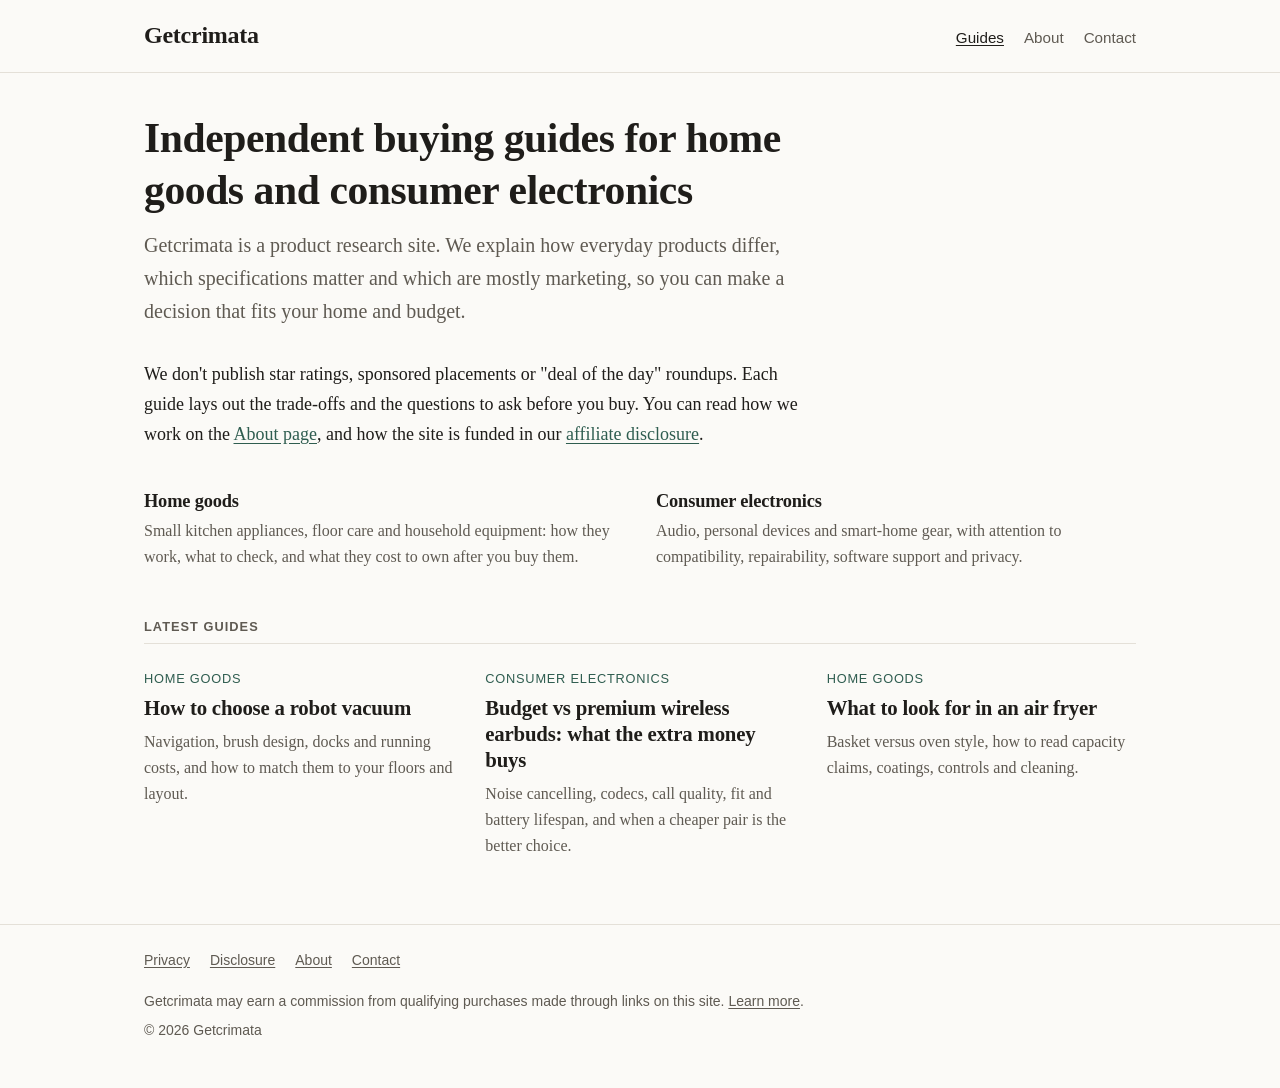
==== index.html @ edd25e74 "initial commit" ====
<!DOCTYPE html>
<html lang="en">
<head>
  <meta charset="utf-8">
  <meta name="viewport" content="width=device-width, initial-scale=1">
  <title>Getcrimata — Independent research on home goods and consumer electronics</title>
  <meta name="description" content="Getcrimata publishes independent buying guides and comparisons for home goods and consumer electronics, focused on the criteria that actually matter.">
  <link rel="canonical" href="https://getcrimata.com/">
  <link rel="stylesheet" href="css/style.css">
</head>
<body>
  <a class="skip-link" href="#content">Skip to content</a>

  <header class="site-header">
    <div class="inner">
      <a class="site-name" href="index.html">Getcrimata</a>
      <nav class="site-nav" aria-label="Main">
        <ul>
          <li><a href="index.html" aria-current="page">Guides</a></li>
          <li><a href="about.html">About</a></li>
          <li><a href="contact.html">Contact</a></li>
        </ul>
      </nav>
    </div>
  </header>

  <main id="content" class="wide">
    <section class="intro">
      <h1>Independent buying guides for home goods and consumer electronics</h1>
      <p class="lede">Getcrimata is a product research site. We explain how everyday products differ, which specifications matter and which are mostly marketing, so you can make a decision that fits your home and budget.</p>
      <p>We don't publish star ratings, sponsored placements or "deal of the day" roundups. Each guide lays out the trade-offs and the questions to ask before you buy. You can read how we work on the <a href="about.html">About page</a>, and how the site is funded in our <a href="disclosure.html">affiliate disclosure</a>.</p>
    </section>

    <section class="coverage" aria-label="What we cover">
      <div>
        <h2>Home goods</h2>
        <p>Small kitchen appliances, floor care and household equipment: how they work, what to check, and what they cost to own after you buy them.</p>
      </div>
      <div>
        <h2>Consumer electronics</h2>
        <p>Audio, personal devices and smart-home gear, with attention to compatibility, repairability, software support and privacy.</p>
      </div>
    </section>

    <h2 class="section-label">Latest guides</h2>
    <ul class="article-list">
      <li>
        <p class="kicker">Home goods</p>
        <h3><a href="articles/choosing-a-robot-vacuum.html">How to choose a robot vacuum</a></h3>
        <p>Navigation, brush design, docks and running costs, and how to match them to your floors and layout.</p>
      </li>
      <li>
        <p class="kicker">Consumer electronics</p>
        <h3><a href="articles/budget-vs-premium-wireless-earbuds.html">Budget vs premium wireless earbuds: what the extra money buys</a></h3>
        <p>Noise cancelling, codecs, call quality, fit and battery lifespan, and when a cheaper pair is the better choice.</p>
      </li>
      <li>
        <p class="kicker">Home goods</p>
        <h3><a href="articles/what-to-look-for-in-an-air-fryer.html">What to look for in an air fryer</a></h3>
        <p>Basket versus oven style, how to read capacity claims, coatings, controls and cleaning.</p>
      </li>
    </ul>
  </main>

  <footer class="site-footer">
    <div class="inner">
      <nav aria-label="Footer">
        <ul>
          <li><a href="privacy.html">Privacy</a></li>
          <li><a href="disclosure.html">Disclosure</a></li>
          <li><a href="about.html">About</a></li>
          <li><a href="contact.html">Contact</a></li>
        </ul>
      </nav>
      <p>Getcrimata may earn a commission from qualifying purchases made through links on this site. <a href="disclosure.html">Learn more</a>.</p>
      <p>&copy; 2026 Getcrimata</p>
    </div>
  </footer>
</body>
</html>
---- css/style.css ----
/* getcrimata.com — site stylesheet */

:root {
  --bg: #fbfaf7;
  --surface: #ffffff;
  --text: #1f1d1a;
  --muted: #5f5a52;
  --rule: #e4e0d8;
  --accent: #2f5d50;
  --accent-soft: #eaf1ee;
  --note-bg: #f4f1ea;
  --serif: "Iowan Old Style", "Palatino Linotype", Palatino, Georgia, "Times New Roman", serif;
  --sans: -apple-system, BlinkMacSystemFont, "Segoe UI", Roboto, "Helvetica Neue", Arial, sans-serif;
  --measure: 42rem;
  --wide: 64rem;
}

@media (prefers-color-scheme: dark) {
  :root {
    --bg: #161514;
    --surface: #1e1d1b;
    --text: #ebe8e2;
    --muted: #a8a298;
    --rule: #34312d;
    --accent: #8cc4b2;
    --accent-soft: #1f2d29;
    --note-bg: #22201d;
  }
}

*,
*::before,
*::after {
  box-sizing: border-box;
}

html {
  -webkit-text-size-adjust: 100%;
}

body {
  margin: 0;
  background: var(--bg);
  color: var(--text);
  font-family: var(--serif);
  font-size: 1.125rem;
  line-height: 1.65;
}

a {
  color: var(--accent);
  text-underline-offset: 0.15em;
}

a:hover {
  text-decoration-thickness: 2px;
}

img {
  max-width: 100%;
  height: auto;
}

.skip-link {
  position: absolute;
  left: -9999px;
}

.skip-link:focus {
  left: 1rem;
  top: 1rem;
  background: var(--surface);
  padding: 0.5rem 0.75rem;
  z-index: 10;
}

/* Header */

.site-header {
  border-bottom: 1px solid var(--rule);
  background: var(--bg);
}

.site-header .inner {
  max-width: var(--wide);
  margin: 0 auto;
  padding: 1rem;
  display: flex;
  flex-wrap: wrap;
  align-items: baseline;
  justify-content: space-between;
  gap: 0.5rem 1.5rem;
}

.site-name {
  font-family: var(--serif);
  font-size: 1.5rem;
  font-weight: 700;
  letter-spacing: -0.01em;
  color: var(--text);
  text-decoration: none;
}

.site-nav ul {
  list-style: none;
  margin: 0;
  padding: 0;
  display: flex;
  flex-wrap: wrap;
  gap: 0.25rem 1.25rem;
  font-family: var(--sans);
  font-size: 0.95rem;
}

.site-nav a {
  color: var(--muted);
  text-decoration: none;
}

.site-nav a:hover,
.site-nav a[aria-current="page"] {
  color: var(--text);
  text-decoration: underline;
}

/* Main layout */

main {
  max-width: var(--measure);
  margin: 0 auto;
  padding: 2.5rem 1rem 4rem;
}

main.wide {
  max-width: var(--wide);
}

h1,
h2,
h3 {
  font-family: var(--serif);
  line-height: 1.25;
  letter-spacing: -0.01em;
}

h1 {
  font-size: clamp(1.9rem, 5vw, 2.6rem);
  margin: 0 0 0.75rem;
}

h2 {
  font-size: 1.5rem;
  margin: 2.5rem 0 0.75rem;
}

h3 {
  font-size: 1.2rem;
  margin: 1.75rem 0 0.5rem;
}

p,
ul,
ol {
  margin: 0 0 1.1rem;
}

li {
  margin-bottom: 0.4rem;
}

hr {
  border: 0;
  border-top: 1px solid var(--rule);
  margin: 2.5rem 0;
}

.lede {
  font-size: 1.25rem;
  color: var(--muted);
  margin-bottom: 2rem;
}

.meta {
  font-family: var(--sans);
  font-size: 0.875rem;
  color: var(--muted);
  margin-bottom: 1.5rem;
}

/* Disclosure notice at top of articles */

.disclosure-note {
  font-family: var(--sans);
  font-size: 0.875rem;
  line-height: 1.5;
  color: var(--muted);
  background: var(--note-bg);
  border-left: 3px solid var(--accent);
  padding: 0.75rem 1rem;
  margin: 0 0 2rem;
}

/* Callouts and tables */

.callout {
  background: var(--accent-soft);
  padding: 1rem 1.25rem;
  margin: 1.75rem 0;
  border-radius: 4px;
}

.callout > :last-child {
  margin-bottom: 0;
}

.callout h3 {
  margin-top: 0;
  font-size: 1.05rem;
}

.table-wrap {
  overflow-x: auto;
  margin: 1.5rem 0;
}

table {
  border-collapse: collapse;
  width: 100%;
  font-family: var(--sans);
  font-size: 0.925rem;
  line-height: 1.45;
}

th,
td {
  text-align: left;
  vertical-align: top;
  padding: 0.6rem 0.75rem;
  border-bottom: 1px solid var(--rule);
}

th {
  font-weight: 600;
  border-bottom: 2px solid var(--rule);
}

/* Homepage */

.intro {
  max-width: var(--measure);
  margin-bottom: 2.5rem;
}

.coverage {
  display: grid;
  grid-template-columns: repeat(auto-fit, minmax(16rem, 1fr));
  gap: 1rem 2rem;
  margin-bottom: 3rem;
}

.coverage h2 {
  font-size: 1.15rem;
  margin: 0 0 0.35rem;
}

.coverage p {
  margin: 0;
  color: var(--muted);
  font-size: 1rem;
}

.section-label {
  font-family: var(--sans);
  font-size: 0.8rem;
  font-weight: 600;
  text-transform: uppercase;
  letter-spacing: 0.08em;
  color: var(--muted);
  border-bottom: 1px solid var(--rule);
  padding-bottom: 0.5rem;
  margin: 0 0 1.5rem;
}

.article-list {
  list-style: none;
  padding: 0;
  margin: 0;
  display: grid;
  grid-template-columns: repeat(auto-fit, minmax(17rem, 1fr));
  gap: 2rem;
}

.article-list li {
  margin: 0;
}

.article-list .kicker {
  font-family: var(--sans);
  font-size: 0.8rem;
  text-transform: uppercase;
  letter-spacing: 0.06em;
  color: var(--accent);
  margin-bottom: 0.35rem;
}

.article-list h3 {
  margin: 0 0 0.5rem;
  font-size: 1.3rem;
}

.article-list h3 a {
  color: var(--text);
  text-decoration: none;
}

.article-list h3 a:hover {
  text-decoration: underline;
}

.article-list p {
  margin: 0;
  color: var(--muted);
  font-size: 1rem;
}

/* Footer */

.site-footer {
  border-top: 1px solid var(--rule);
  font-family: var(--sans);
  font-size: 0.875rem;
  color: var(--muted);
}

.site-footer .inner {
  max-width: var(--wide);
  margin: 0 auto;
  padding: 1.5rem 1rem 2.5rem;
}

.site-footer ul {
  list-style: none;
  margin: 0 0 0.75rem;
  padding: 0;
  display: flex;
  flex-wrap: wrap;
  gap: 0.25rem 1.25rem;
}

.site-footer a {
  color: var(--muted);
}

.site-footer a:hover {
  color: var(--text);
}

.site-footer p {
  margin: 0 0 0.35rem;
}

@media (max-width: 480px) {
  body {
    font-size: 1.0625rem;
  }

  main {
    padding-top: 1.75rem;
  }
}
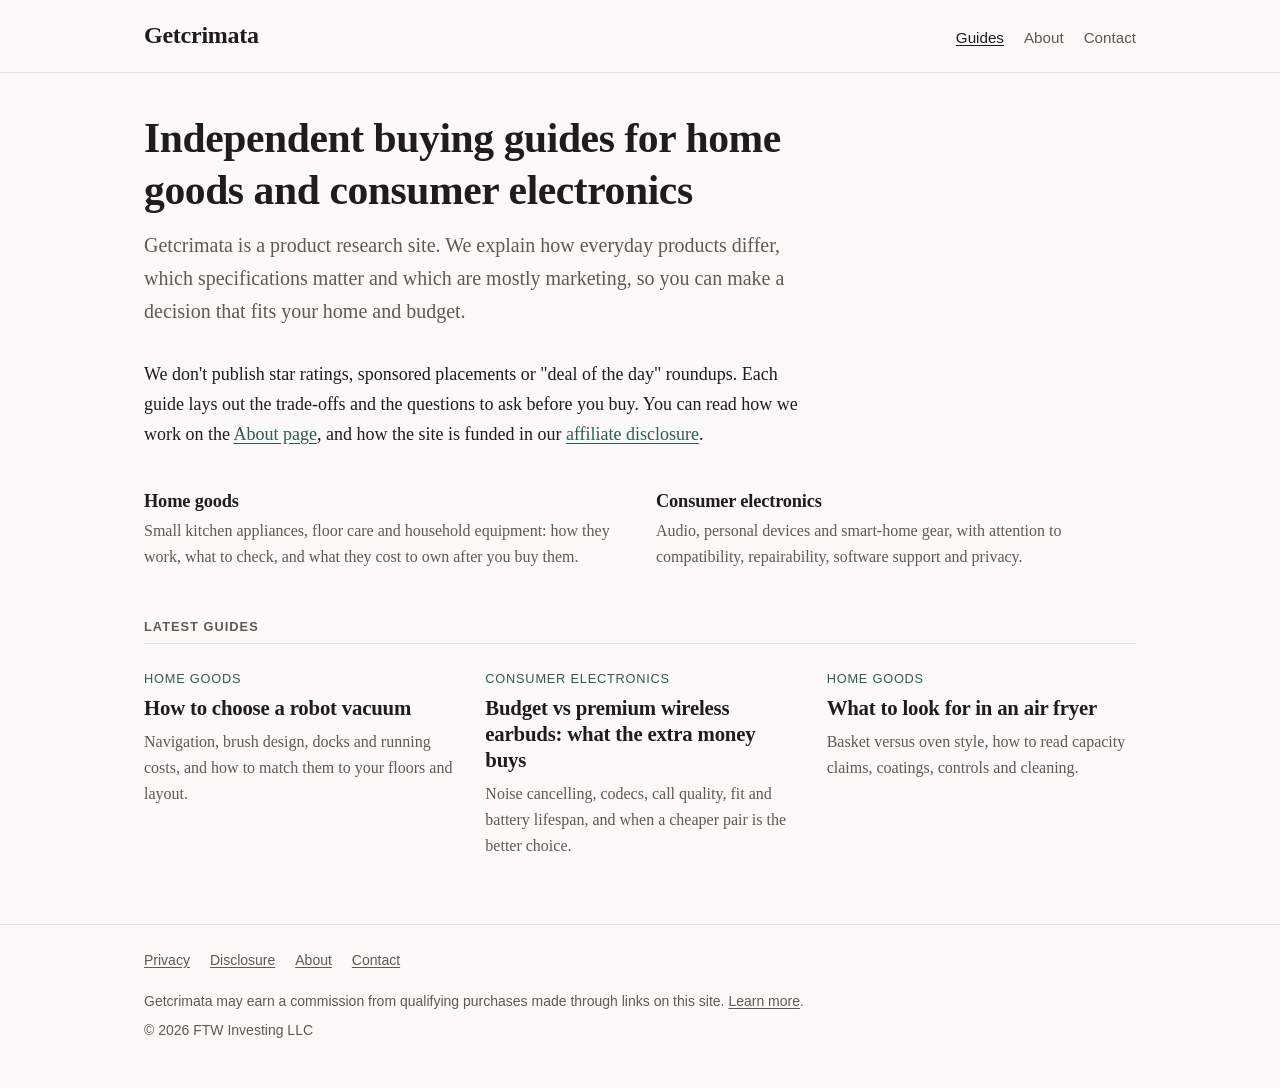
==== commit 0e40140c: "Name FTW Investing LLC as the site's publisher - About page states the site is published by FTW Inve" ====
--- a/index.html
+++ b/index.html
@@ -73,7 +73,7 @@
         </ul>
       </nav>
       <p>Getcrimata may earn a commission from qualifying purchases made through links on this site. <a href="disclosure.html">Learn more</a>.</p>
-      <p>&copy; 2026 Getcrimata</p>
+      <p>&copy; 2026 FTW Investing LLC</p>
     </div>
   </footer>
 </body>
